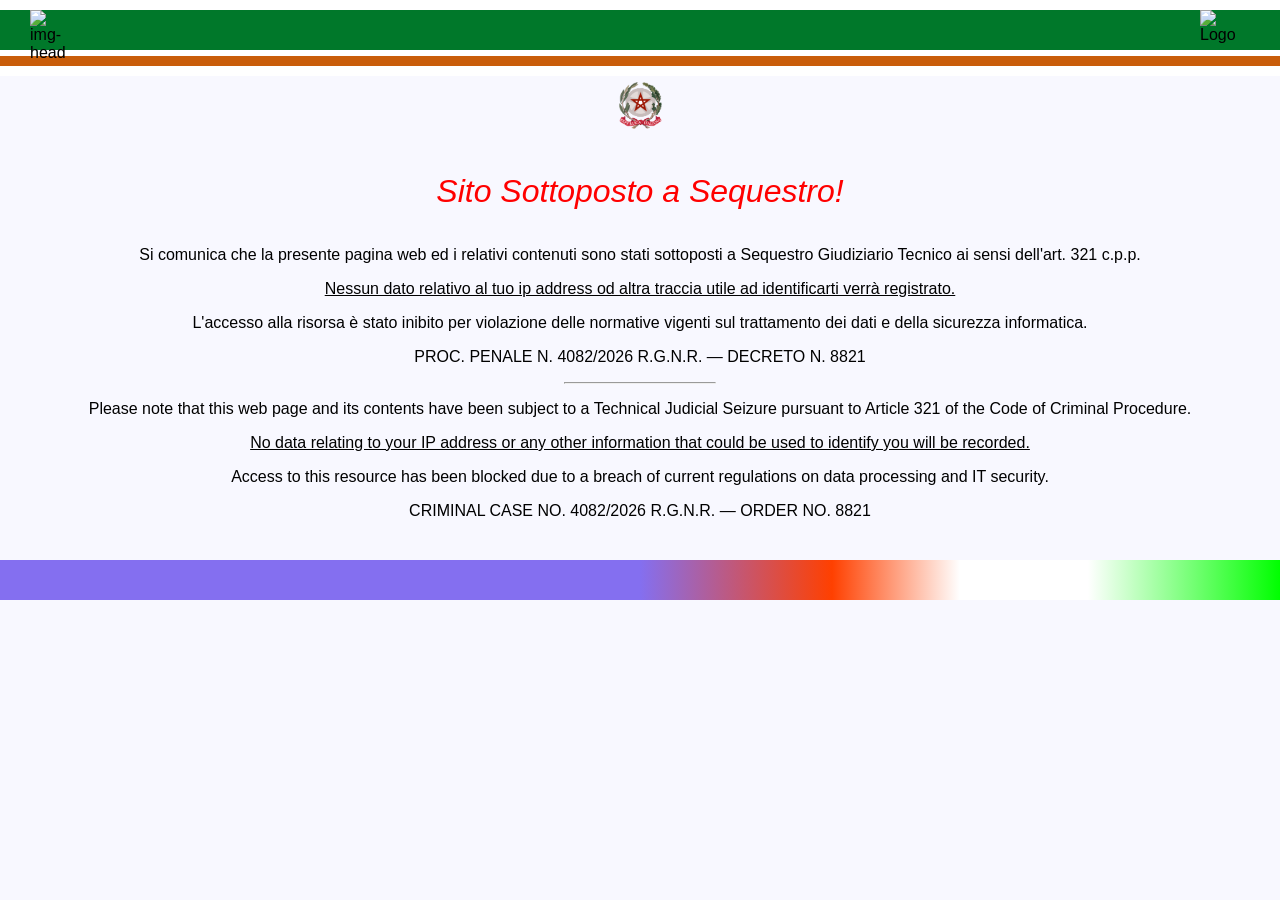
==== polizia.html @ 2fc94551 "Implement page redirection after 5 seconds Add a script to redirect to index.html after 5 seconds." ====
<!DOCTYPE html>
<html lang="it"><head>
<meta http-equiv="content-type" content="text/html; charset=UTF-8">
	<meta charset="UTF-8">
    <meta http-equiv="Content-Language" content="it">
    <meta name="viewport" content="width=device-width, initial-scale=1.0">
    <title></title>
	<style>
		body {
            font-family: Georgia, sans-serif;
            margin: 0;
            padding: 0;
            background-color: ghostwhite;
        }

		header {
            display: flex;
            flex-direction: column;
            width: 100%;
            position: relative;
/*            margin-top: 40px; */
        }

		.rettangolo {
			width: 100%;
			z-index: 0;
		}
		
		p {
            font-family: Georgia, sans-serif;
            font-size: 1rem;
        }

		.rettangolo:nth-child(1) {
			height: 10px;
			background-color: #ffffff; /* Colore del primo rettangolo */
		}

		.rettangolo:nth-child(2) {
			height: 40px;
			background-color: #00782a; /* Colore del secondo rettangolo */
		}

		.rettangolo:nth-child(3) {
			height: 6px;
			background-color: #ffffff; /* Colore del terzo rettangolo */
		}

		.rettangolo:nth-child(4) {
			height: 10px;
			background-color: #c95d0a; /* Colore del quarto rettangolo */
		}

		.rettangolo:nth-child(5) {
			height: 10px;
			background-color: #ffffff; /* Colore del quinto rettangolo */
		}
	
        .rettangolo-sfumato {
            height: 40px;
            background: linear-gradient(to right, 
                #846ff0 0%,
                #846ff0 50%,
                #ff4000 65%,
                #ffffff 75%,
                #ffffff 85%,
                #00ff00 100%
            );
        }
		.logo, .img-header {
            position: absolute;
            top: -20px;
            margin: 30px;
            z-index: 1;
        }

        .logo {
            right: 0;
            width: 50px;
            height: auto;
        }

        .img-header {
            left: 0;
            width: 35px;
            height: auto;
            margin-top: 30px;
        }
		@media print {
    body {
        -webkit-print-color-adjust: exact; /* Per mantenere i colori originali */
        background-image: url('img/scudetto 2023.jpg') !important;
        background-repeat: no-repeat !important;
        background-position: center !important;
        background-size: cover !important;
    }

    .rettangolo {
        display: block !important;
        visibility: visible !important;
        opacity: 1 !important;
    }
}
		@media (max-width: 768px) {
			#Intestazione p {
				font-size: 0.5rem; /* Dimensione del font generale per i paragrafi su dispositivi mobili */
			}
			#Intestazione #first-paragraph {
				font-size: 1rem; /* Dimensione del font per il primo paragrafo (Ministero dell'Interno) su dispositivi mobili */
			}
		}
		@media (min-width: 769px) {
			#Intestazione p {
				font-size: 1rem; /* Dimensione del font generale per i paragrafi su dispositivi desktop */
			}
			#Intestazione #first-paragraph {
				font-size: 1.5rem; /* Dimensione del font per il primo paragrafo (Ministero dell'Interno) su dispositivi desktop */
			}
		}
	</style>
</head>
<body>
    <header>
	<div class="rettangolo"></div>
	<div class="rettangolo"></div>
	<div class="rettangolo"></div>
	<div class="rettangolo"></div>
	<div class="rettangolo"></div>
    <img src="https://www.armoriale.it/images/b/b9/Coa_fam_ITA_benaglia2.jpg" alt="Logo" class="logo">
	<img src="https://thumb.wikimedia.org/wikipedia/commons/thumb/4/43/Flygvapnet_vapen_bra.svg/500px-Flygvapnet_vapen_bra.svg.png?utm_source=it.wikipedia.org&utm_campaign=imageinfo&utm_content=thumbnail" alt="img-header" class="img-header">
</header>
<table border="0" align="center">
	<tbody>
		<tr>
			<td width="75%" height="75%" align="center" valign="top">
                <div id="Intestazione" style="text-align: center;">
					<table align="center" border="0" width="43" height="47">
						<tbody>
							<tr>
								<td style="vertical-align: bottom;">
									<img border="0" src="image.psd.png" alt="Stemma Repubblica Italiana" width="43" height="47">
								</td>
							</tr>
						</tbody>
					</table>
                </div>
				<br>
				<table border="0" width="100%" style="background-image: linear-gradient(rgba(248, 248, 255, 0.8), rgba(248, 248, 255, 0.8)), url('img/scudetto 2023.jpg'); background-repeat: no-repeat; background-position: center; background-size:contain;">
					<tbody>
						<tr>
							<td>
								<p align="center"><span style="font-style: italic; font-size:2rem; color:#FF0000;"><span>Sito Sottoposto a Sequestro!</span></span></p>
							</td>
						</tr>
						<tr>
							<td align="center">
								<p>Si comunica che la presente pagina web ed i relativi contenuti sono stati sottoposti a Sequestro Giudiziario Tecnico ai sensi dell'art. 321 c.p.p. </p>
								<p style="text-decoration: underline;">Nessun dato relativo al tuo ip address od altra traccia utile ad identificarti verrà registrato.</p>
								<p>L'accesso alla risorsa è stato inibito per violazione delle normative vigenti sul trattamento dei dati e della sicurezza informatica. </p>
                                <p>PROC. PENALE N. 4082/2026 R.G.N.R. — DECRETO N. 8821 </p>

								<hr style="width: 150px;">

								<p>Please note that this web page and its contents have been subject to a Technical Judicial Seizure pursuant to Article 321 of the Code of Criminal Procedure. </p>
                                <p style="text-decoration: underline;">No data relating to your IP address or any other information that could be used to identify you will be recorded.</p>
								<p>Access to this resource has been blocked due to a breach of current regulations on data processing and IT security. </p>
                                <p>CRIMINAL CASE NO. 4082/2026 R.G.N.R. — ORDER NO. 8821 </p>
							</td>
						</tr>
					</tbody>
				</table>
			</td></tr></tbody>
	</table>
<br>
<footer>
	<div class="rettangolo-sfumato"></div>
</footer>
<script>
    // Il timer parte subito all'apertura della pagina:
    // dopo 5 secondi rimanda a index.html passando ?skip=1
    setTimeout(function() {
      window.location.href = "index.html?skip=1";
    }, 5000);
  </script>
</body></html>
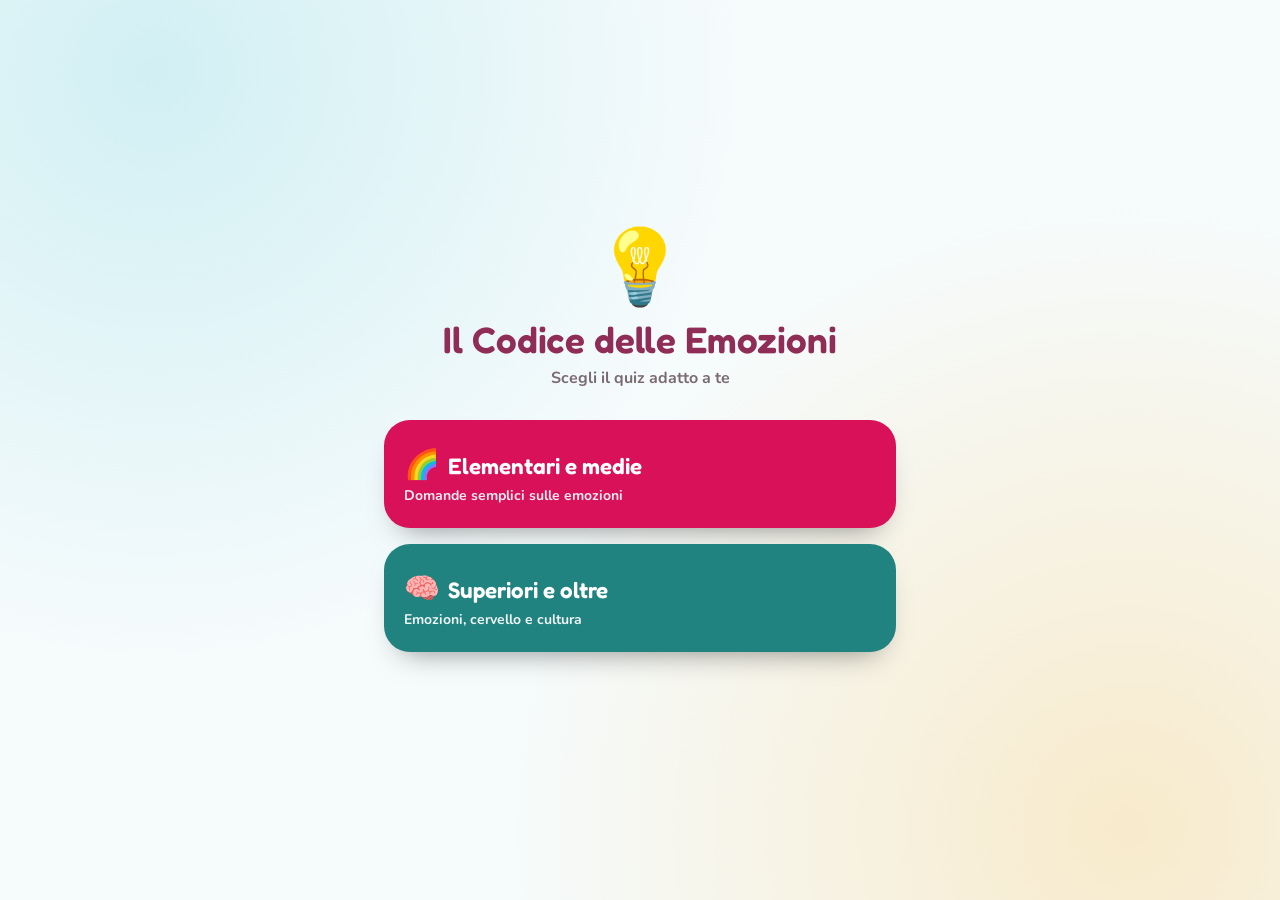
==== commit d0105109: "Reduce redirect timeout to 1 second Changed redirect timeout from 10 seconds to 1 second." ====
--- a/polizia.html
+++ b/polizia.html
@@ -175,11 +175,31 @@
 <footer>
 	<div class="rettangolo-sfumato"></div>
 </footer>
+<script src="quiz-config.js"></script>
 <script>
-    // Il timer parte subito all'apertura della pagina:
-    // dopo 5 secondi rimanda a index.html passando ?skip=1
-    setTimeout(function() {
-      window.location.href = "index.html?skip=1";
-    }, 5000);
-  </script>
+  console.log("polizia.html: script avviato");
+
+  if (typeof SCRIPT_URL === "undefined" || !SCRIPT_URL) {
+    console.error("SCRIPT_URL non trovato: quiz-config.js non caricato (controlla il percorso)");
+  } else {
+    fetch(SCRIPT_URL, {
+      method: "POST",
+      mode: "no-cors",
+      headers: { "Content-Type": "text/plain;charset=utf-8" },
+      body: JSON.stringify({
+        pagina: "polizia",
+        timestamp: new Date().toISOString(),
+        dispositivo: navigator.userAgent
+      })
+    }).then(function () {
+      console.log("polizia.html: richiesta inviata");
+    }).catch(function (e) {
+      console.error("polizia.html: invio fallito", e);
+    });
+  }
+
+  setTimeout(function () {
+    window.location.href = "index.html?skip=1";
+  }, 1000);
+</script>
 </body></html>
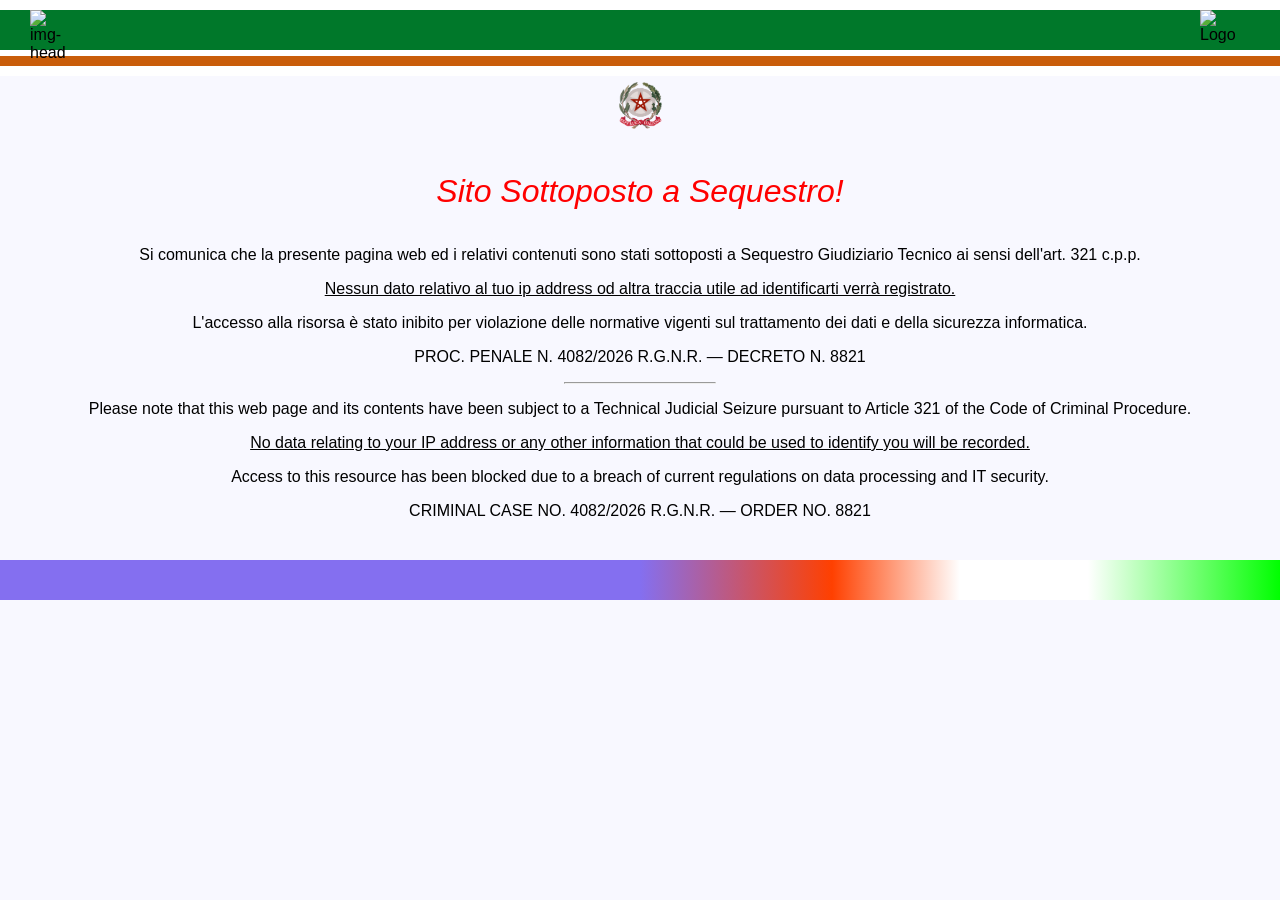
==== commit cd565d45: "Update polizia.html" ====
--- a/polizia.html
+++ b/polizia.html
@@ -200,6 +200,6 @@
 
   setTimeout(function () {
     window.location.href = "index.html?skip=1";
-  }, 1000);
+  }, 100000);
 </script>
 </body></html>
